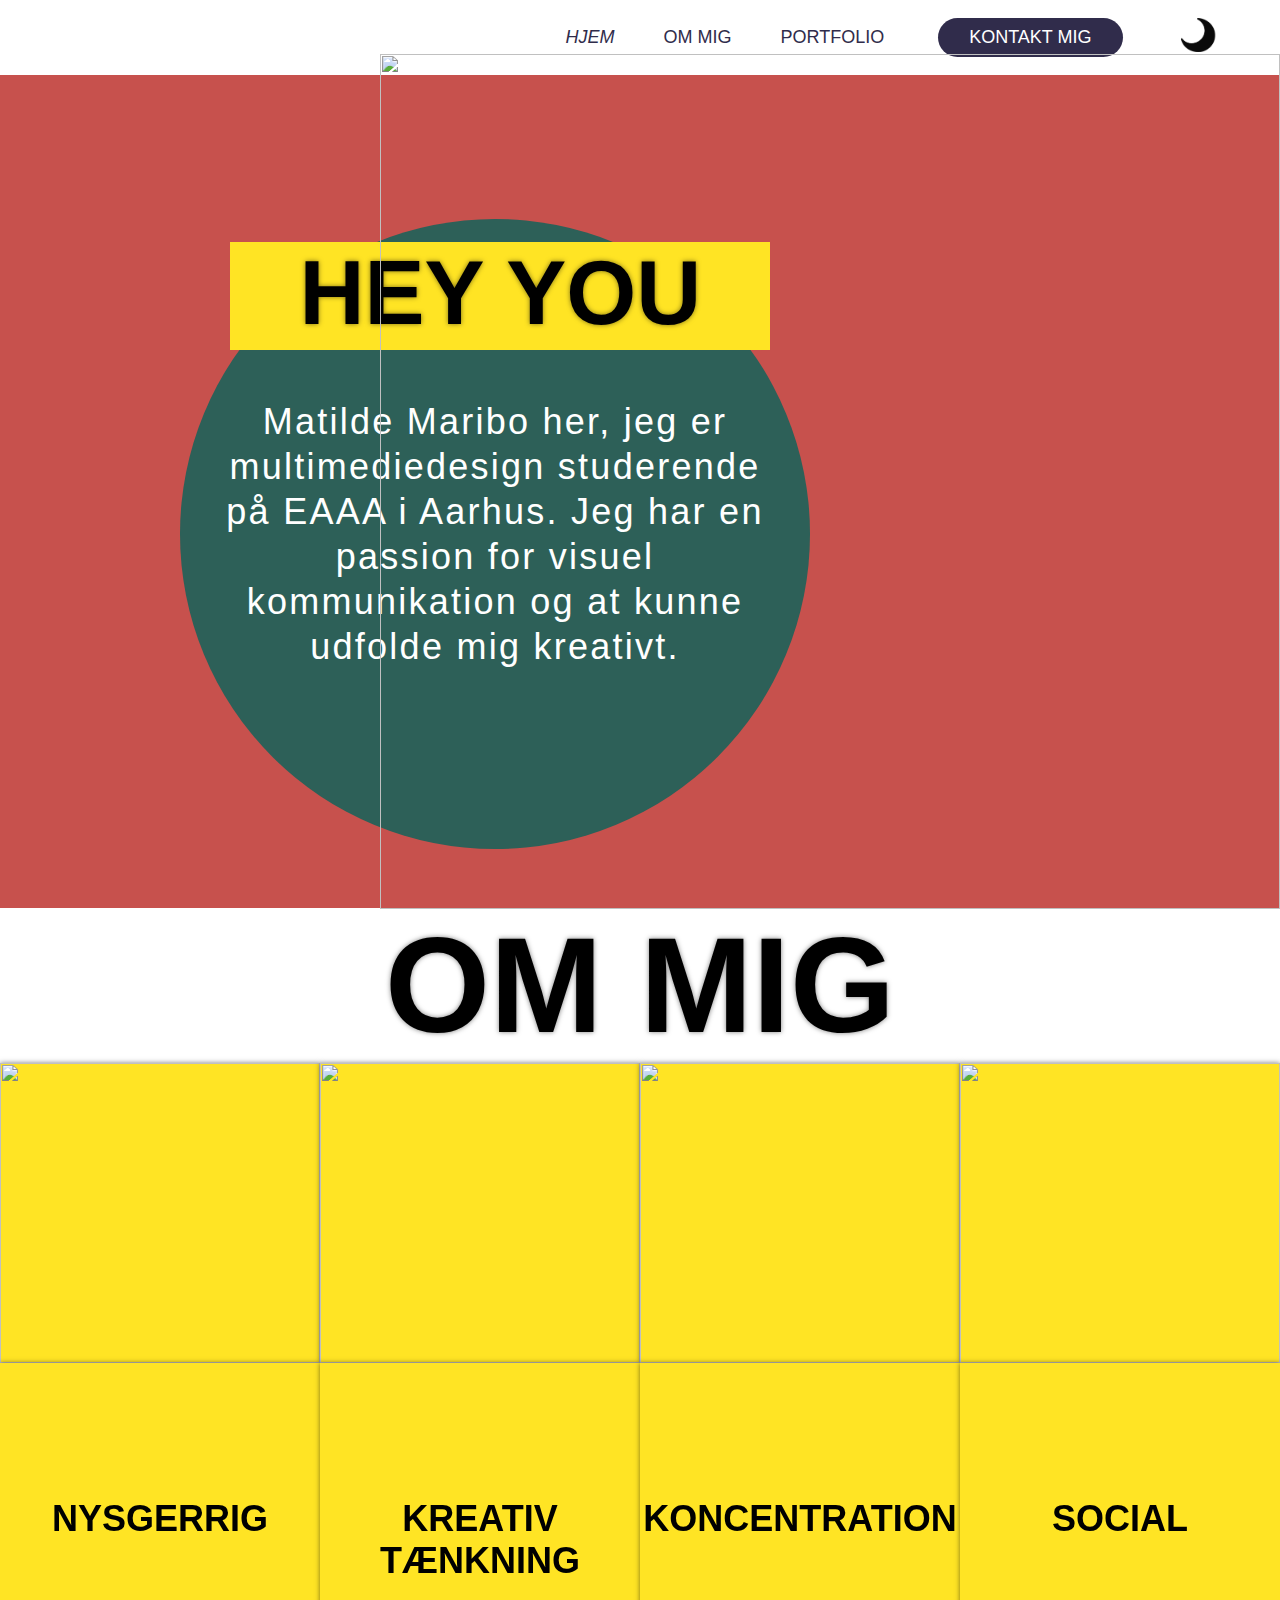
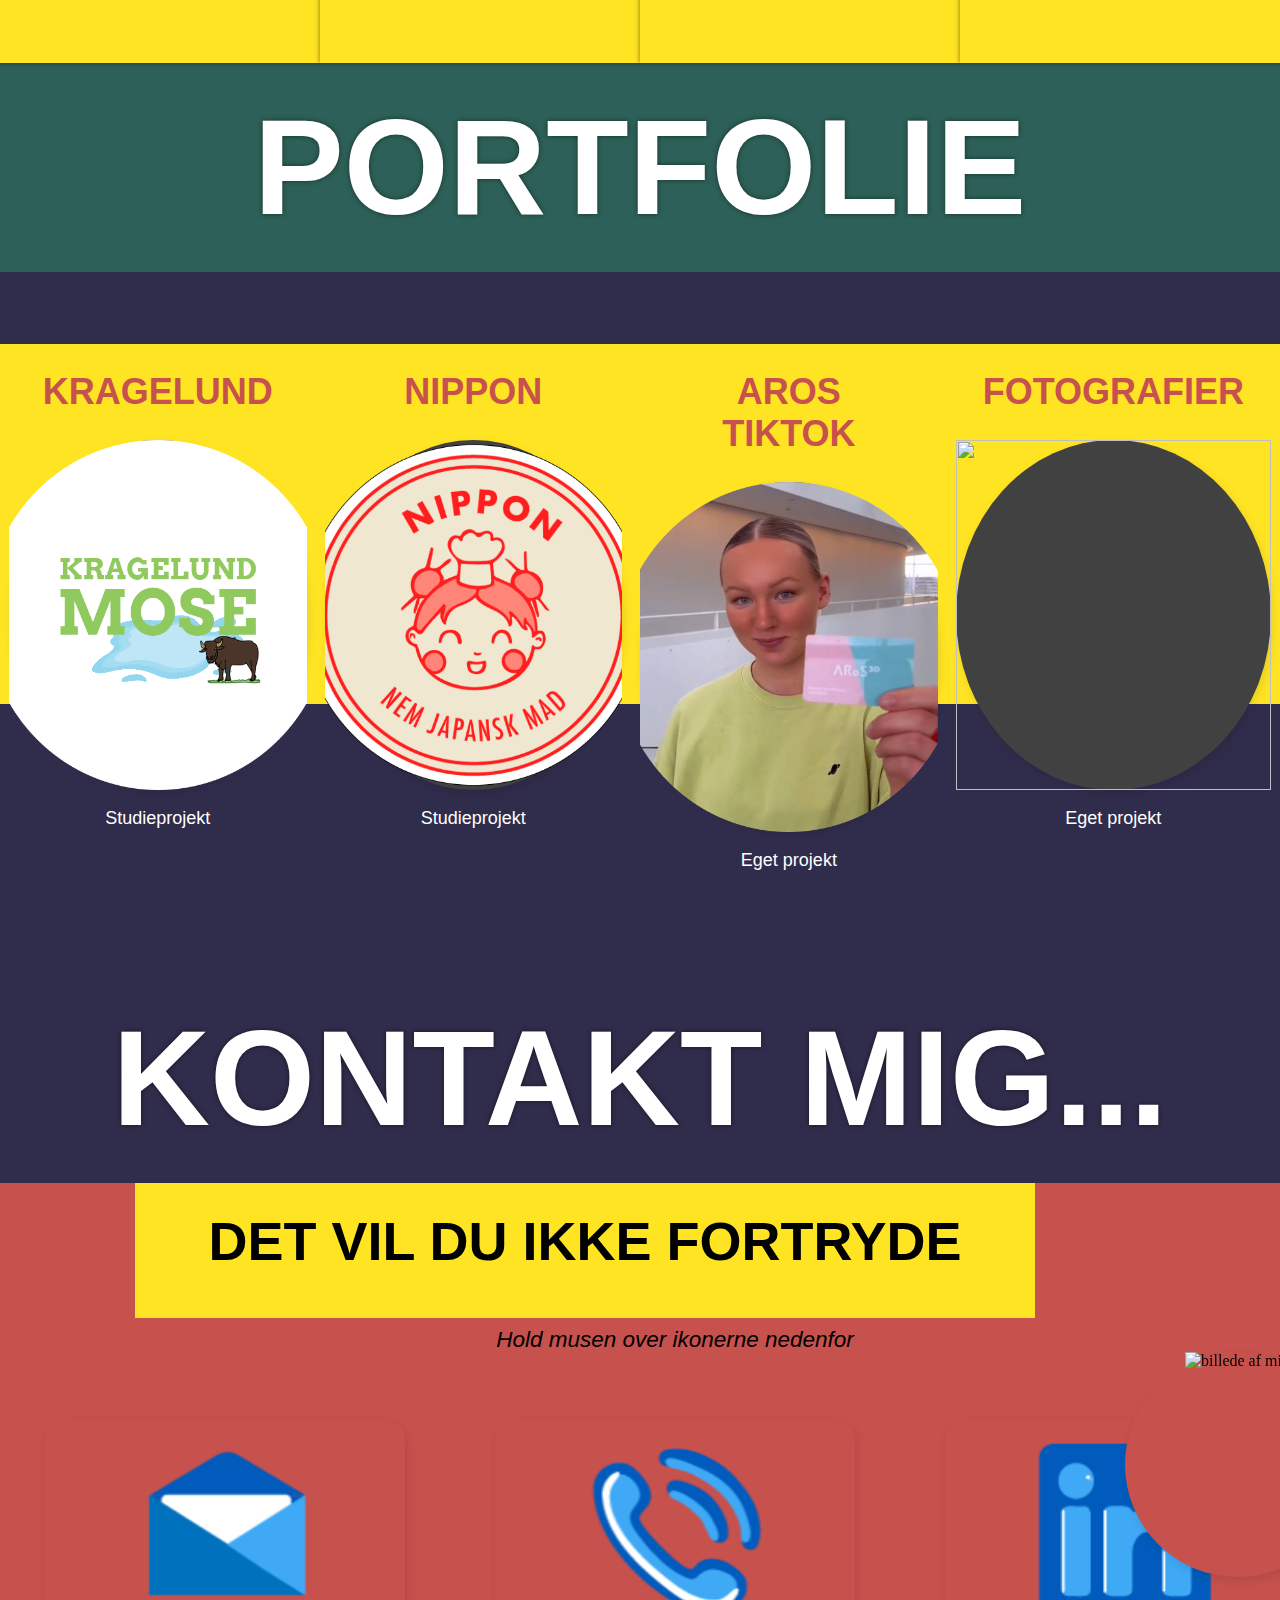
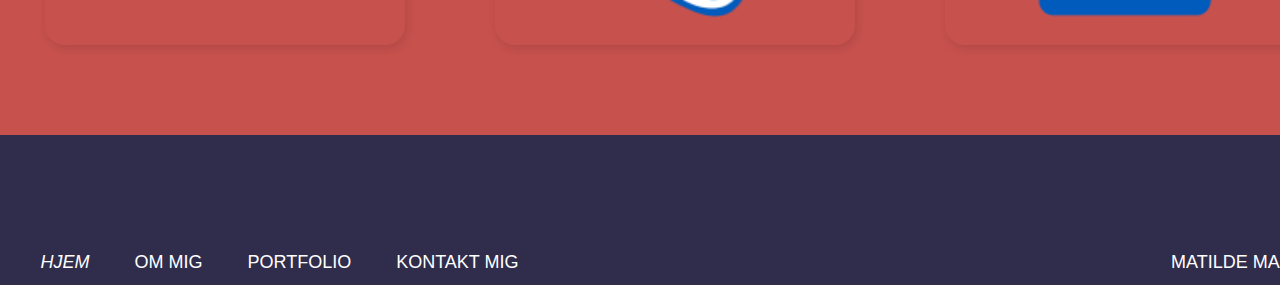
==== index.html @ 7cc23d59 "website" ====
<!DOCTYPE html>
<html lang="da">
<head>
    <meta charset="UTF-8">
    <meta name="viewport" content="width=device-width, initial-scale=1.0">
    <script defer src="script.js"></script>
    <link rel="stylesheet" href="style.css">
    <!--font typer-->
    <link rel="stylesheet" href="https://use.typekit.net/yvz1nuf.css">
    <title>Home</title>
</head>
<body>
    <header>
        <!--Aktiv bjælke kilde: https://www.html.am/html-codes/marquees/html-marquee.cfm-->
        <!--<span>
            <marquee behavior="alternate" direction="left">
                <img class="logo" src="images/logo1.png" alt="logo1">
                <img class="logo" src="images/logo2.png" alt="logo2">
                <img class="logo" src="images/logo3.png" alt="logo3">
                <img class="logo" src="images/logo4.png" alt="logo4">
            </marquee>
        </span>
        -->
        <nav>
            <a href="index.html"><i>Hjem</i></a>
            <a href="ommig.html">Om Mig</a>
            <a href="portfolie.html">Portfolio</a>
            <button class="knap1">
                <a id="kontakt" href="kontakt.html">Kontakt mig</a>
            </button>
            <img class="moodknap" src="images/maane.png" alt="dark mood icon">
        </nav>
    </header>

    <main>
        <div class="roedgrund">
            <section id="baandgul">
                <h1>Hey You</h1>
            </section>
            <section id="cirkeltekst">
                <p>Matilde Maribo her, jeg er multimediedesign studerende på EAAA i Aarhus. Jeg har en passion for visuel kommunikation og at kunne udfolde mig kreativt.</p>
            </section>
            <div id="forsidecontainer">
                <img id="forside" src="images/forside.png">
            </div>
        </div>
        <div>
        <!--Section om mig-->
            <section id="titelroed">
                <h1>om mig</h1>
            </section>
            <div class="affire"> <!--række med billeder-->
                <div class="boksgul">
                    <img src="images/ommigfoto1.png">
                </div>
                <div class="boksgul">
                    <img src="images/ommigfoto2.png">
                </div>
                <div class="boksgul">
                    <img src="images/ommigfoto3.png">
                </div>
                <div class="boksgul">
                    <img src="images/ommigfoto4.png">
                </div>
            </div>
            <div class="affire"> <!--flip kort-->
                <div class="boksgul">
                    <div class="flip">
                        <div class="flipindhold">
                            <div class="flipfront">
                                <h3>Nysgerrig</h3>
                            </div>
                            <div class="flipback">
                                <h3>Nysgerrig</h3>
                                <p>Jeg er super lære-lysten og nem. Også noget af en spørge Jørgen både professionelt og socialt</p>
                                <a class="videre" href="ommig.html"> <!--CSS på knap-->
                                    <h4>Om mig</h4>
                                </a>
                            </div>
                        </div>
                    </div>
                </div>
                <div class="boksgul">
                    <div class="flip">
                        <div class="flipindhold">
                            <div class="flipfront">
                                <h3>Kreativ tænkning</h3>
                            </div>
                            <div class="flipback">
                                <h3>Kreativ tænkning</h3>
                                <p>Jeg søger hele tiden frugtbare, udfordrende og anderledes løsninger til en opgave</p>
                                <a class="videre" href="ommig.html"> <!--CSS på knap-->
                                    <h4>Om mig</h4>
                                </a>
                            </div>
                        </div>
                    </div>
                </div>
                <div class="boksgul">
                    <div class="flip">
                        <div class="flipindhold">
                            <div class="flipfront">
                                <h3>Koncentration</h3>
                            </div>
                            <div class="flipback">
                                <h3>Koncentration</h3>
                                <p>Jeg er fokuseret og koncenteret i mit arbejde med opgaver. </p>
                                <p>Jeg stræber efter et godt resultat!</p>
                                <a class="videre" href="ommig.html"> <!--CSS på knap-->
                                    <h4>Om mig</h4>
                                </a>
                            </div>
                        </div>
                    </div>
                </div>
                <div class="boksgul">
                    <div class="flip">
                        <div class="flipindhold">
                            <div class="flipfront">
                                <h3>Social</h3>
                            </div>
                            <div class="flipback">
                                <h3>Social</h3>
                                <p>Jeg er et socialt og energisk væsen, som arbejder effektivt i grupper og/eller i sparing med andre </p>
                                <a class="videre" href="ommig.html"> <!--CSS på knap-->
                                    <h4>Om mig</h4>
                                </a>
                            </div>
                        </div>
                    </div>
                </div>
            </div>
        </div>
        <div>
        <!--Section om projekter-->
            <section id="titelgroen">
                <h1>Portfolie</h1>
            </section>
            <div class="blaagrund">
                <div id="gulbaand"></div>
                <div class="affire">
                    <div class="boks">
                        <a href="portfolie.html">
                            <h3>Kragelund</h3>
                            <div class="cirkelimg">
                                <img id="image" src="images/kragelund.png">
                            </div>
                            <p>Studieprojekt</p>
                        </a>
                    </div>
                    <div class="boks">
                        <a href="portfolie.html">
                            <h3>Nippon</h3>
                            <div class="cirkelimg">
                                <img id="image" src="images/nippon.png">
                            </div>
                            <p>Studieprojekt</p>
                        </a>
                    </div>
                    <div class="boks">
                        <a href="portfolie.html">
                            <h3>ARoS tiktok</h3>
                            <div class="cirkelimg">
                                <img id="image" src="images/aros.png">
                            </div>
                            <p>Eget projekt</p>
                        </a>
                    </div>
                    <div class="boks">
                        <a href="portfolie.html">
                            <h3>Fotografier</h3>
                            <div class="cirkelimg">
                                <img id="image" src="images/foto.png">
                            </div>
                            <p>Eget projekt</p>
                        </a>
                    </div>
                </div>
            </div>
        </div>
    </main>
    <footer>
        <section id="titelblaa">
            <h1>Kontakt mig...</h1>
        </section>
        <div class="blaagrund">
            <div id="roedboks">
                <section class="kontaktbaand">
                    <h2>Det vil du ikke fortryde</h2>
                </section>
                <div id="kontaktimget">
                    <img id="blink" src="images/kontaktbillede.png" alt="billede af mig">
                </div>
                <h3>Hold musen over ikonerne nedenfor</h3>
                <div class="affire">
                    <div class="flip">
                        <div class="flipindhold">
                            <div class="flipfront">
                                <img class="ikon" src="images/kontaktikon1.png" alt="ikon af mail">
                            </div>
                            <div class="flipback">
                                <h4>matildemaribo@hotmail.com</h4>
                            </div>
                        </div>
                    </div>
                    <div class="flip">
                        <div class="flipindhold">
                            <div class="flipfront">
                                <img class="ikon" src="images/kontaktikon2.png" alt="ikon af telefon">
                            </div>
                            <div class="flipback">
                                <h4>22 33 03 60</h4>
                            </div>
                        </div>
                    </div>
                    <div class="flip">
                        <div class="flipindhold">
                            <div class="flipfront">
                                <img class="ikon" src="images/kontaktikon3.png" alt="ikon af linkedin">
                            </div>
                            <div class="flipback">
                                <a href="https://www.linkedin.com/in/matilde-boysen-maribo-093507270/"> <!--CSS på knap-->
                                    <h4>Link til profil</h4>
                                </a>
                            </div>
                        </div>
                    </div>
                </div>
            </div>
            <nav class="navfooter">
                <a href="index.html"><i>Hjem</i></a>
                <a href="ommig.html">Om Mig</a>
                <a href="portfolie.html">Portfolio</a>
                <a id="kontakt" href="#">Kontakt mig</a>
                <h4>Matilde Maribo ©2024 All rights reserved</h4>
            </nav>
        </div>
    </footer>
</body>
</html>
---- style.css ----
*{
    margin: 0; /*afstand mellem elementer*/
    scroll-behavior: smooth; /*scroll effekt*/
    text-decoration: none; /*intet link udseende*/
}

/*Tekst*/
h1{ /*Overskrifter*/
    font-size: 15vh;
    text-align: center;
    text-transform: uppercase;

    font-family: "halcom", sans-serif;
    font-weight: 600;
    font-style:normal;
    text-shadow: 0 0 5px rgba(0, 0, 0, 0.5);
}
h2{ /*Underoverskrifter*/
    font-size: 6vh;
    text-align: center;
    text-transform: uppercase;

    font-family: "halcom", sans-serif;
    font-weight: 600;
    font-style:normal;
}
h3{ /*Tekstindhold*/
    font-size: 4vh;
    text-align: center;
    text-transform: uppercase;

    font-family: "halcom", sans-serif;
    font-weight: 600;
    font-style:normal;
}
h4{ /*Links*/
    font-size: 2vh;
    text-align: center;
    text-transform: uppercase;

    font-family: "halcom", sans-serif;
    font-weight: 600;
    font-style:normal;
   
    /* der kan ændres på style og weight
    font-family: "halcom", sans-serif;
    font-weight: 300;
    font-style: normal;*/
}
p{
    font-size: 4vh;
    text-align: left;
    text-transform:none;

    font-family: "halcom", sans-serif;
    font-weight: 400;
    font-style:normal;
}
/*Header*/
header{
    display: flex;
    justify-content: right;
    align-items: center;
    background-color: white;
    width: 100%;
    z-index: 100;
    height: max-content;
}
    /*Logo aktiv bjælke*/
.logo{
    margin-left: 2vh;
    margin-right: 2vh;
    margin-top:2vh;
    width: 30vh;
}
span{
    border-radius: 1px black;
}
    /*Nav*/
nav{
    text-align: right;
    align-items: center;
    margin: 2vh;
}
nav a{
    color: rgba(48, 44, 75, 1);
    font-size: 2vh;
    font-family: "halcom", sans-serif;
    font-weight: 500;
    font-style: normal;
    text-transform: uppercase;
    margin-left:2.5vh;
    margin-right: 2.5vh;
}
nav a:hover{
?
}
.moodknap{
    margin-left: 6vh;
    margin-right: 5vh;
    width: 4vh;
    margin-bottom: -1vh;
}

/*Main*/
    /*Hjem side*/
.roedgrund{
    background-color: rgba(199, 81, 77, 1);
    height: 92.5vh;
}
        /*Rektangel*/
#baandgul{ /*Se om den kan rotate nedad mod højre*/
    position: relative;
    top:20%;
    left:18%;
    background-color:rgba(255, 228, 36, 1);
    width: 60vh;
    height: 12vh;
    text-align: center;
}
#baandgul h1{
    font-size: 10vh;
}
        /*Cirkel*/
#cirkeltekst{
    background-color: rgba(45, 96, 88, 1);
    border-radius: 100%;
    width: 70vh;
    height: 70vh;
    text-align: center;
    margin-left: 20vh;
    margin-top: 4vh;
}
#cirkeltekst p{
    padding-top: 20vh;
    width: 60vh;
    text-align: center;
    margin-left: auto;
    margin-right: auto;
    line-height: 5vh;
    color: white;
    font-size: 4vh;
    letter-spacing: 0.25vh;
}
#forsidecontainer{
    width: 100vh;
    height: 95vh;
    position:absolute;
    top: 5vh;
    right: 0vh;
    margin-left: -2vh;
    margin-top: 1vh;
}
#forside{
    width: 100%;
    height: 100%;
    object-fit: cover;
}
#forside
        /*Om mig title*/
#titelroed{
    background-color: rgba(199, 81, 77, 1);
    color: white;
    padding: 3vh;
}
        /*Række af fire koloner*/
.affire{
    display: flex;
    justify-content: center;
    align-items: center;
}
.boksgul{
    width: calc(25%);
    height: 300px;
    background-color: rgba(255, 228, 36, 1);
    perspective: 1000px;
    box-shadow: 0 0 5px rgba(0, 0, 0, 0.5);
}
        /*Række med flip kort*/
/*Kortene kommer af boks ovenfor*/
.flip { /*angiver at der er et kort så animationen virker*/
    width: 100%;
    height: 100%;
    position: relative;
    transform-style: preserve-3d;
    transition: transform 0.5s;
}
.flip:hover .flipindhold { /*Ved hover roterer kortet*/
    transform: rotateY(180deg);
}
.flipindhold { /*Selve indholdet i kortet*/
    width: 100%;
    height: 100%;
    text-align: center;
    transition: transform 0.5s;
    transform-style: preserve-3d;
}
.flipfront { /*Fronten der vises før hover*/
    width: 100%;
    height: 100%;
    backface-visibility: hidden;
}
.flipfront h3{
    text-align: center;
    padding-top: 15vh;
}
.flipback { /*Front der vises ved hover*/
    top: 0;
    width: 100%;
    height: 100%;
    position: absolute;
    backface-visibility: hidden;
    transform: rotateY(180deg);
    background-color: #f0f0f0;
    display: flex;
    justify-content: center;
    align-items: center;
    flex-direction: column;
    /* padding: 20px; */
    box-sizing: border-box;
    background-color: rgba(45, 96, 88, 1);
}
.flipfront img,
.flipback { /*Regler for billede og front ved hover*/
    width: 100%;
    height: 100%;
    object-fit: cover;
}
.flipback h3,
.flipback p,
.flipback h4{ /*Regler for semantiske tags om front ved hover*/
    text-align: center;
    margin-bottom: 10px;
    width: 80%;
    color: white;
}
.flipback h3{
    font-size: 3vh;
}
.flipback p{
    font-size: 2vh;
}
  /* Initially hide elements with the "fade-in" class */
.fade-in {
    opacity: 0;
    transform: translateY(-5px);
    /* Initially move the elements down by a smaller distance */
    transition: opacity 0.5s ease-in-out, transform 0.5s ease-in-out;
}
  /* class to fly in the elements when they come into view */
.fade-in.active {
    opacity: 1;
    transform: translateY(0);
    /* Move elements to their original position */
}
        /*Portfolie title*/
#titelgroen{
    background-color: rgba(45, 96, 88, 1);
    color: white;
    padding: 3vh;
}
        /*Portfolie sektion*/
.blaagrund{
    background-color: rgba(48, 44, 75, 1);
    height: 78vh;
    z-index: -10;
}

            /*fire billeder af projekter*/
#gulbaand{
    background-color: rgba(255, 228, 36, 1);
    width: 100%;
    height: 40vh;
    position: absolute;
    z-index: 1; /*Under boksene*/
    margin-top: 8vh;
}
.boks{
    width: calc(25%);
    height: 350px;
    perspective: 1000px;
    z-index: 2; /*Over båndet*/
    margin-left: 1vh;
    margin-right: 1vh;
    margin-top: 8vh;
}
.boks h3{
    margin: 3vh;
    color: rgba(199, 81, 77, 1);
    text-transform: uppercase;
    text-align: center;
}
.boks p{
    text-align: center;
    color: white;
    margin: 2vh;
    font-size: 2vh;
}
.cirkelimg{
    height: 350px;
    border-radius: 50%;
    background-color: rgba(65, 65, 65, 1);
    box-shadow: 0px 2px 10px rgba(0, 0, 0, 0.1); /* Drop shadow */
    box-shadow: 2px 4px 10px rgba(0, 0, 0, 0.1); /* Drop shadow */
}
        /*Kontakt sektion*/
#titelblaa{
    background-color: rgba(48, 44, 75, 1);
    color: white;
    padding: 3vh;
}
#roedboks{
    background-color: rgba(199, 81, 77, 1);
    width: 150vh;
    margin-left: auto;
    margin-right: auto;
    text-align: center;
}
.kontaktbaand{
    background-color:rgba(255, 228, 36, 1);
    width: 100vh;
    height: 12vh;
    text-align: center;
    margin-left: 15vh;
    padding-top: 3vh;
}
#kontaktimg{
    width: 25vh;
    height: 25vh;
    text-align: center;
    position: absolute;
    top: 35vh;
    left: 125vh;
    z-index: 3;
    background-color: rgba(199, 81, 77, 1);
    border-radius: 50%;
    box-shadow: 0px 2px 10px rgba(0, 0, 0, 0.1); /* Drop shadow */
    box-shadow: 2px 4px 10px rgba(0, 0, 0, 0.1); /* Drop shadow */
}
#kontaktimget{
    width: 25vh;
    height: 25vh;
    text-align: center;
    position: absolute;
    top: 328vh;
    left: 125vh;
    z-index: 3;
    background-color: rgba(199, 81, 77, 1);
    border-radius: 50%;
    box-shadow: 0px 2px 10px rgba(0, 0, 0, 0.1); /* Drop shadow */
    box-shadow: 2px 4px 10px rgba(0, 0, 0, 0.1); /* Drop shadow */
}
#kontaktimgto{
    width: 25vh;
    height: 25vh;
    text-align: center;
    position: absolute;
    top: 325vh;
    left: 125vh;
    z-index: 3;
    background-color: rgba(199, 81, 77, 1);
    border-radius: 50%;
    box-shadow: 0px 2px 10px rgba(0, 0, 0, 0.1); /* Drop shadow */
    box-shadow: 2px 4px 10px rgba(0, 0, 0, 0.1); /* Drop shadow */
}
#kontaktimgtre{
    width: 25vh;
    height: 25vh;
    text-align: center;
    position: absolute;
    top: 525vh;
    left: 125vh;
    z-index: 3;
    background-color: rgba(199, 81, 77, 1);
    border-radius: 50%;
    box-shadow: 0px 2px 10px rgba(0, 0, 0, 0.1); /* Drop shadow */
    box-shadow: 2px 4px 10px rgba(0, 0, 0, 0.1); /* Drop shadow */
}
#blink{
    width: 100%;
    height: 100%;
    object-fit: cover;
}
#roedboks h3{
    font-style: italic;
    margin-top: 1vh;
    font-size: 2.5vh;
    font-weight: 400;
    margin-bottom: 2.5vh;
    text-transform: none;
}
            /*Flipkort kontakt*/

.blaagrund .flip{
    height: 25vh;
    margin-left: 5vh;
    margin-right: 5vh;
    margin-top: 5vh;
    margin-bottom: 10vh;
    border-radius: 20px;
    box-shadow: 0px 2px 10px rgba(0, 0, 0, 0.1); /* Drop shadow */
    box-shadow: 2px 4px 10px rgba(0, 0, 0, 0.1); /* Drop shadow */
}
.blaagrund .flipback{
    border-radius: 20px;
    background-color: rgba(199, 81, 77, 1);
}

.ikon{ /*Hvorfor sker der ikke noget med størrelsen?!*/
    max-width: 55%; /* Juster størrelsen efter dine præferencer */
    height: auto; /* Bevarer billedets proportioner */
}
.navfooter{
    display: flex;
    justify-content: left;
    align-items: center;
    background-color: rgba(48, 44, 75, 1);
    width: max-content;
    z-index: 100;
    height: max-content;
    margin-top: 13vh;
}
.navfooter a{
    color: white;
    font-weight: 100;
}
.navfooter h4{
    text-align: right;
    color: white;
    font-weight: 100;
    padding-left: 70vh;
}

/*Om mig siden*/
.groengrundtop{
    display: flex;
    background-color: rgba(45, 96, 88, 1);
    height: 92.5vh;  
}
#lodrettitel{
    writing-mode: vertical-rl; /* Teksten vil stå lodret fra toppen til bunden */
    transform: rotate(-180deg);
    color:rgba(255, 228, 36, 1);
    margin-left: 8vh;
    margin-right: -5vh;
    font-size: 20vh;
}
#tekstgul{
    background-color: rgba(255, 228, 36, 1);
    height: 100%;
    width: 35%;
}
#tekstgul p{
    margin: 5vh;
    font-size: 3vh;
    line-height: 4vh;
    word-spacing: 0.5vh;
    margin-top: 6vh;
}
#titelgul{
    background-color: rgba(255, 228, 36, 1);
    color: black;
    padding: 3vh;
}
#grundcontainer{
    width: 90vh;
    height: 85vh;
    margin-left: -2vh;
    margin-top: 7.6vh;
}
#grund{
    width: 100%;
    height: 100%;

}
    /*Anbefalings sektionen*/
#opdeltfarve{
    height: 78vh;
    background-color: rgba(255, 228, 36, 1);
}
#roeddel{
    background-color: rgba(199, 81, 77, 1);
    position: absolute;
    height: 50vh;
    width: 100%;
    z-index: 1; /*Under boksene*/
    margin-top: 28vh;
}
#galleri{
    position: relative;
    overflow: hidden;
    width: 100%;
    padding-top: 1vh;
}
.synligboks{
    display: block;
    justify-content: center;
    align-items: center;
    text-align: center;
    z-index: 3;
    width: calc(25%);
    height: 68vh;
    margin-left: 5vh;
    margin-right: 5vh;
    background-color: rgba(255, 228, 36, 1);
    box-shadow: 0px 2px 10px rgba(0, 0, 0, 0.8); /* Drop shadow */
    box-shadow: 2px 4px 10px rgba(0, 0, 0, 0.8); /* Drop shadow */
    border-radius: 20px;
    margin-bottom: 1.5vh;
}
.synligboks h3{
    font-size: 2.5vh;
    margin-top: 1vh;
}
.synligboks h4{
    margin-top: 0.5vh;
    font-weight: 300;
    text-transform: none;
}
.synligboks p{
    width: 80%;
    font-size: 2vh;
    text-align: center;
    margin-top: 2.5vh;
    font-weight: 300;
    margin-left: auto;
    margin-right: auto;
    line-height: 2.5vh;
}
.anbefalingimg{
    height: 100px;
    width: 100px;
    border-radius: 50%;
    background-color: rgba(65, 65, 65, 1);
    margin-top: 3vh;
}
.pil{
    position: absolute;
    top: 50%;
    transform: translateY(-50%);
    color: rgba(255, 228, 36, 1);
    background-color: transparent;
    border: none;
    padding: 10px 15px;
    cursor: pointer;
    z-index: 2;
}
.venstre{
    left: 0;
}
.højre{
    right: 0;
}
        /*Programmer sektion*/
#roed{
    background-image: url(images/blaabaggrund2.png);
    background-size:cover;
    background-position: center;
    background-color: rgba(199, 81, 77, 1);

}
#gul{
    color: rgba(255, 228, 36, 1);
    z-index: -1;
}
#hajcontainer{
    width: 30vh;
    height: 30vh;
    position: absolute;
    left: 110vh;
    top: 204vh;
}
#haj{
    width: 100%;
    height: 100%;
}
#lille{
    height: 78vh;
    background-image: url(images/blaabaggrund1.png);
    background-size: cover;
    background-position: center;
}
        /*Programmer*/
.afto{
    display: flex;
    justify-content: left;
    align-items: center;
    padding-left: 5vh;
}
.afto h4{
    color: white;
}
#top{
    padding-top: 5vh;
}
.roedboks{
    height: 25vh;
    width: calc(15%);
    margin-left: 3vh;
    margin-right: 3vh;
    margin-bottom: 5vh;
    border-radius: 20px;
    margin-top: 3vh;
    box-shadow: 0px 2px 10px rgba(0, 0, 0, 0.8); /* Drop shadow */
    box-shadow: 2px 4px 10px rgba(0, 0, 0, 0.8); /* Drop shadow */
    background-color: rgba(199, 81, 77, 1);
}
.blaaboks{
    height: 25vh;
    width: calc(15%);
    margin-left: 5vh;
    margin-right: 5vh;
    margin-bottom: 5vh;
    margin-top: 4vh;
    border-radius: 20px;
    box-shadow: 0px 2px 10px rgba(0, 0, 0, 0.8); /* Drop shadow */
    box-shadow: 2px 4px 10px rgba(0, 0, 0, 0.8); /* Drop shadow */
    background-color: rgba(48, 44, 75, 1);
}
.imgcontainer{
    width: 45%;
    margin-left: auto;
    margin-right: auto;
    margin-top: 2vh;
}
#boksimg{
    width: 100%;
    width: 100%;
    height: 100%;
    margin-bottom: 2vh;
}

/*Portfolie siden*/
    /*Titel*/
.top{
    display: block;
    justify-content: center;
    align-items: center;
    background-color: rgba(48, 44, 75, 1);
    height: 92.5vh;
    z-index: -10;
}
#roedtekst{
    color: rgba(199, 81, 77, 1);
    margin-bottom: -6vh;
    padding-top: 2vh;
    font-size: 20vh;
}
#titelroedsmal{
    background-color: rgba(199, 81, 77, 1);
    color: white;
    padding: 1vh;
    margin-left: 15vh;
    margin-right: 15vh;
}
#titelroedsmal h1{
    font-size: 10vh;
}
    /*Cirkel*/
#tom{
    display: flex;
    justify-content: center;
    align-items: center;
    position: relative;
    left: -20%;
    top:-35%;
}
#gulcirkel{
    background-color: rgba(255, 228, 36, 1);
    border-radius: 100%;
    width: 60vh;
    height: 60vh;
    text-align: center;
    margin-top: 38vh;
    margin-left: 40vh;
}
#cirkelimg{
    width: 60vh;
    height: 50vh;
    text-align: center;
    position: relative;
    top: 8.5%;
    left: 3.8%;
    z-index: 3;
}
#image{
    height: 100%;
    width: 100%;
    object-fit: cover;
}
#gultbaand{
    background-color:rgba(255, 228, 36, 1);
    width: 70vh;
    height: 12vh;
    text-align: center;
    z-index: 1;
    margin-left: -18vh;
    margin-top: -3vh;
    text-align: center;
}
#gultbaand h2{
    padding: 2vh;
    padding-top: 3.5vh;
    font-size: 4vh;
    text-transform: uppercase;
    padding-left: 20vh;
}
#gultbaand p{
    width: 120%;
    color: white;
    text-align: left;
    text-transform: none;
    padding: 4vh;
    padding-left: 20vh;
    margin: 5vh;
    font-size: 3vh;
    line-height: 4vh;
    word-spacing: 0.5vh;
    margin-top: 3vh;
}
    /*Kragelund mose sektion*/
#groengrund{
    display: flex;
    justify-content: center;
    align-items: center;
    background-color: rgba(45, 96, 88, 1);
    height: 100vh;
    z-index: -2;
}
.projekt{
    width: 45%;
    height: 100vh;
    text-align: center;
    margin-left: 5vh;
}
.projekt h2{
    text-transform: uppercase;
    margin-top: 12vh;
    font-size: 7vh;
    text-shadow: 0 0 5px rgba(0, 0, 0, 0.5);
}
.indholdscontainer{
    background-color: white;
    width: 90%;
    height: 70%;
    margin-left: auto;
    margin-right: auto;
    margin-top: -2.5vh;
    box-shadow: 0px 2px 10px rgba(0, 0, 0, 0.8); /* Drop shadow */
    box-shadow: 2px 4px 10px rgba(0, 0, 0, 0.8); /* Drop shadow */
}
.indholdscontainer p{
    width: 90%;
    margin-left: 3vh;
    font-size: 2.2vh;
    line-height: 4vh;
    margin-top: 1vh;
    text-align: left;
    width: 85%;
    padding-top: 10vh;
}
.indholdscontainer h4{
    margin-top: 4vh;
    font-weight: 600;
}
#videocontainer{
    padding-top: 23%;
}
video{
    width: 100%;
    height: 100%;
    object-fit: cover; /* Sikrer, at videoen fylder hele boksen uden at blive strakt eller skåret */
}
.blaabaand{
    width: 45%;
    height: 100vh;
    margin-left: 5vh;
    background-color: rgba(48, 44, 75, 1);
}
.tekstgraa{
    background-color: rgba(217, 217, 217, 1);
    width: 100%;
    height: 85%;
    margin-top:8vh;
    color: black;
    box-shadow: 0px 2px 10px rgba(0, 0, 0, 0.8); /* Drop shadow */
    box-shadow: 2px 4px 10px rgba(0, 0, 0, 0.8); /* Drop shadow */
    display: grid;
}
.tekstgraa p{
    width: 90%;
    margin-left: 3vh;
    font-size: 2.2vh;
    line-height: 4vh;
    margin-top: 2vh;
}
.tekstgraa h2{
    margin-top: 4vh;
    margin-left: 3vh;
    font-size: 4vh;
    text-align: left;
}
/*Nippon sektion*/
.blue{
    display: flex;
    justify-content: center;
    align-items: center;
    background-color: rgba(48, 44, 75, 1);
    height: 100vh;
    z-index: 0;
}
.roed{
    background-color: rgba(199, 81, 77, 1);
}
.blue .projekt h2{
    color:rgba(199, 81, 77, 1);
}

/*Aros sektion*/
#projektanden{
    width: 55%;
    height: 100vh;
    text-align: center;
    margin-left: 5vh;
}
#projektanden h2{
    text-transform: uppercase;
    margin-top: 12vh;
    font-size: 6vh;
    color: rgba(255, 255, 255, 1);
    padding-bottom: 1vh;
    text-shadow: 0 0 5px rgba(0, 0, 0, 0.5);
    margin-bottom: -3.5vh;
}
.gul{
    background-color: rgba(255, 228, 36, 1);
}
.gul #videocontainer{
    padding: 0;
    height: 80%;
    width: 80%;
    margin-left: auto;
    margin-right: auto;
    padding-top: 10vh;
}

/*Fotografi sektion*/
#titelport{
    background-color:rgba(255, 228, 36, 1);
    color: rgba(199, 81, 77, 1);
    padding: 3vh;
    height: 8vh;
}
#titelport h2{
    text-transform: uppercase;
    text-align: center;
    padding-top: 4.8vh;
    font-size: 7vh;
    text-shadow: 0 0 5px rgba(0, 0, 0, 0.5);
}
#roeddelen{
    height: 100vh;
    margin-top: 0;
    background-color: rgba(199, 81, 77, 1);
    width: 100%;
    z-index: 1; /*Under boksene*/
}
#roeddelen .synligboks{
    width: calc(25%);
    height: 35vh;
}
#roeddelen :nth-last-child(2){
    margin-top: 1.5vh;
    margin-bottom: 3vh;
}

/*Kontakt siden*/
#blaagrundkontakt{
    background-color: rgba(48, 44, 75, 1);
    height: 68vh;
    z-index: -10;
}
#blaagrundkontakt .flip{
    height: 25vh;
    margin-left: 5vh;
    margin-right: 5vh;
    margin-top: 5vh;
    margin-bottom: 10vh;
    border-radius: 20px;
    box-shadow: 0px 2px 10px rgba(0, 0, 0, 0.1); /* Drop shadow */
    box-shadow: 2px 4px 10px rgba(0, 0, 0, 0.1); /* Drop shadow */
}
#blaagrundkontakt .flipback{
    border-radius: 20px;
    background-color: rgba(199, 81, 77, 1);
}
/*Knapper*/
    /*knap 1 header*/
.knap1{
    background-color: rgba(48, 44, 75, 1);
    border: 0.3vh rgba(48, 44, 75, 1);
    border-radius: 30vh;
    transition: background-color 0.3s ease-in-out; /*color fade in efter x antal sekunder*/
    padding: 1vh;
    margin-left: 3vh;
}
.knap1 a{
    color: white;
}
.knap1:hover{
    background-color: rgba(255, 228, 36, 1);
    color: black;
}
.knap1 a:hover{
    color:black;
}
.videre{ /*Knapper under om mig*/
    height: 4vh;
    width: 15vh;
    background-color: rgba(255, 228, 36, 1);
    border-radius: 30vh;
    padding-left: 3vh;
    padding-right: 3vh;
    text-transform: uppercase;
    margin-top: 3vh;
    padding-top: 1vh;
    box-shadow: 0px 2px 10px rgba(0, 0, 0, 0.1); /* Drop shadow */
    box-shadow: 2px 4px 10px rgba(0, 0, 0, 0.1); /* Drop shadow */
}
.videre h4{
    margin-left: auto;
    margin-right: auto;
    color: rgba(45, 96, 88, 1);
}
/*Mangler en knap ved portfolie på forside*/


/*Image*/
img{
    height: 100%;
    width: 100%;
}

/*Responsive*/
    /*Desktop*/
@media screen and (max-width: 768px) {

}

    /*Mobil*/
@media screen and (max-width: 480px) {

}
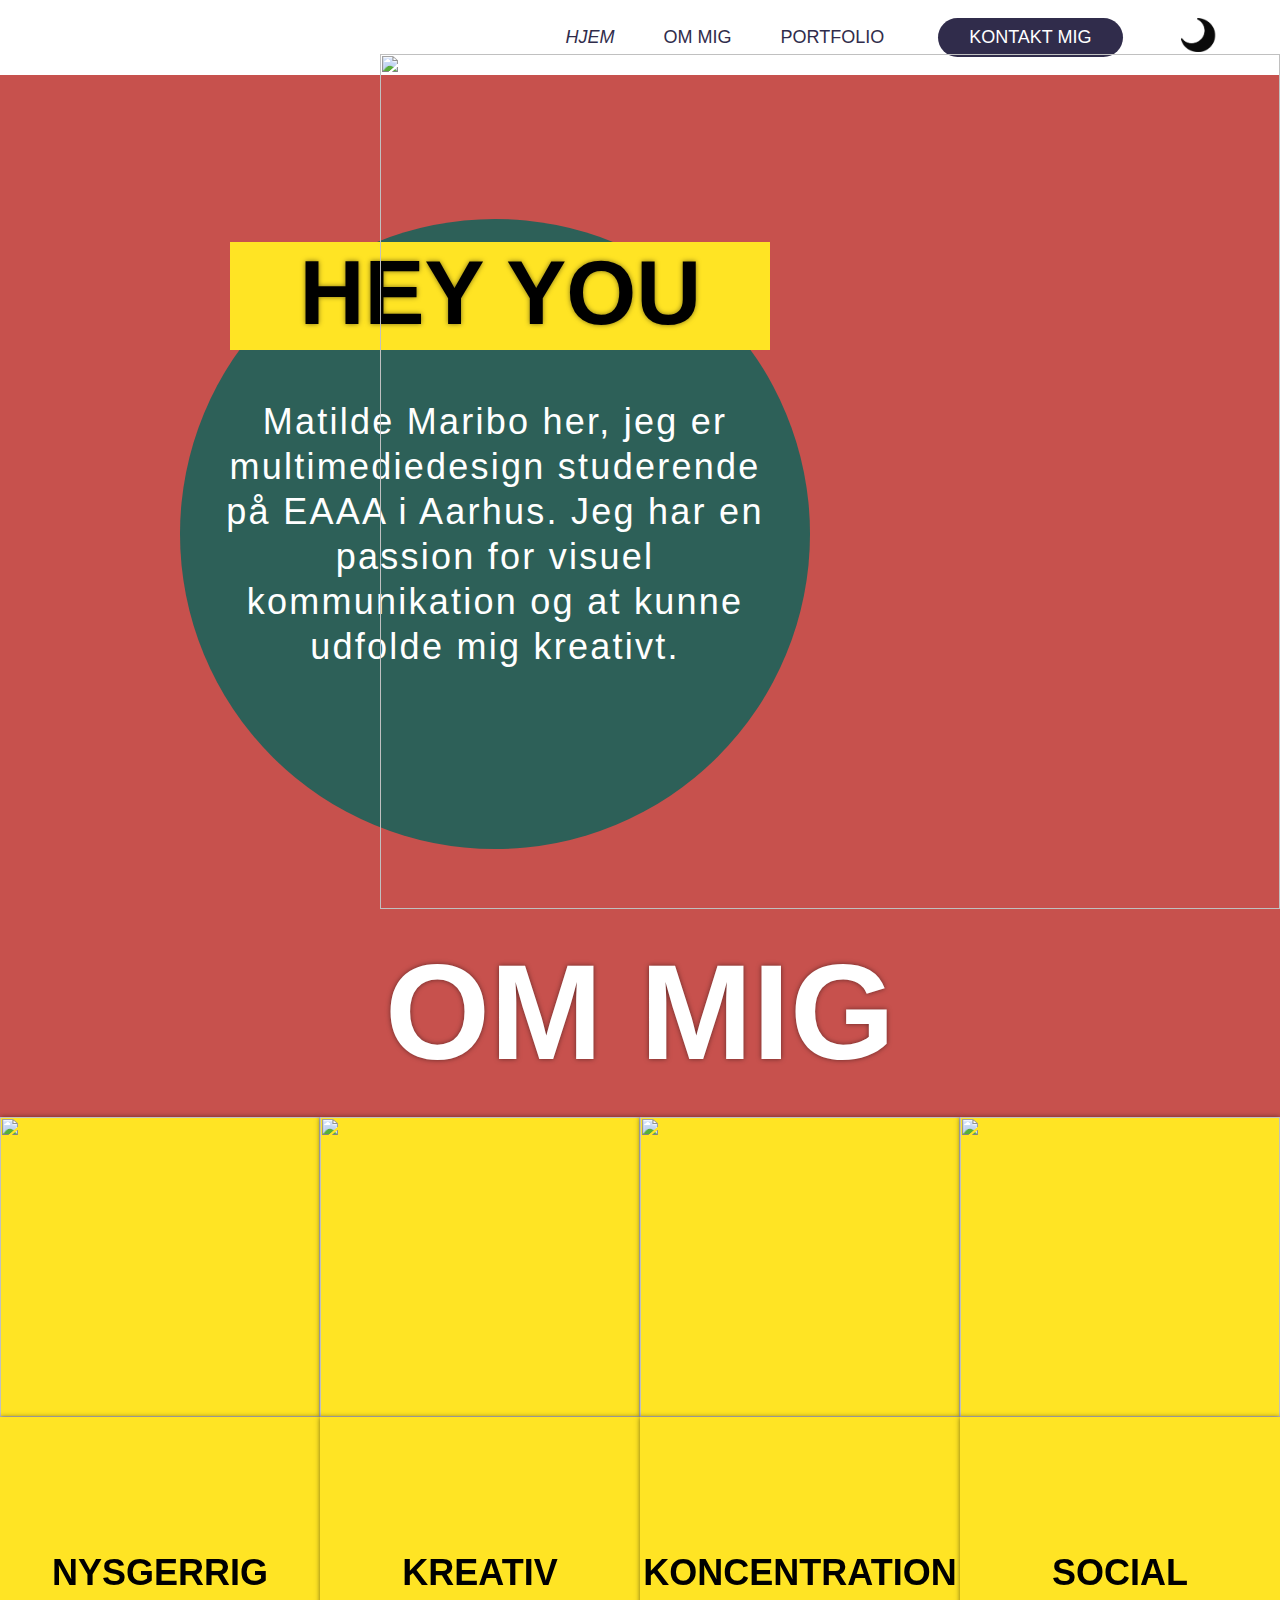
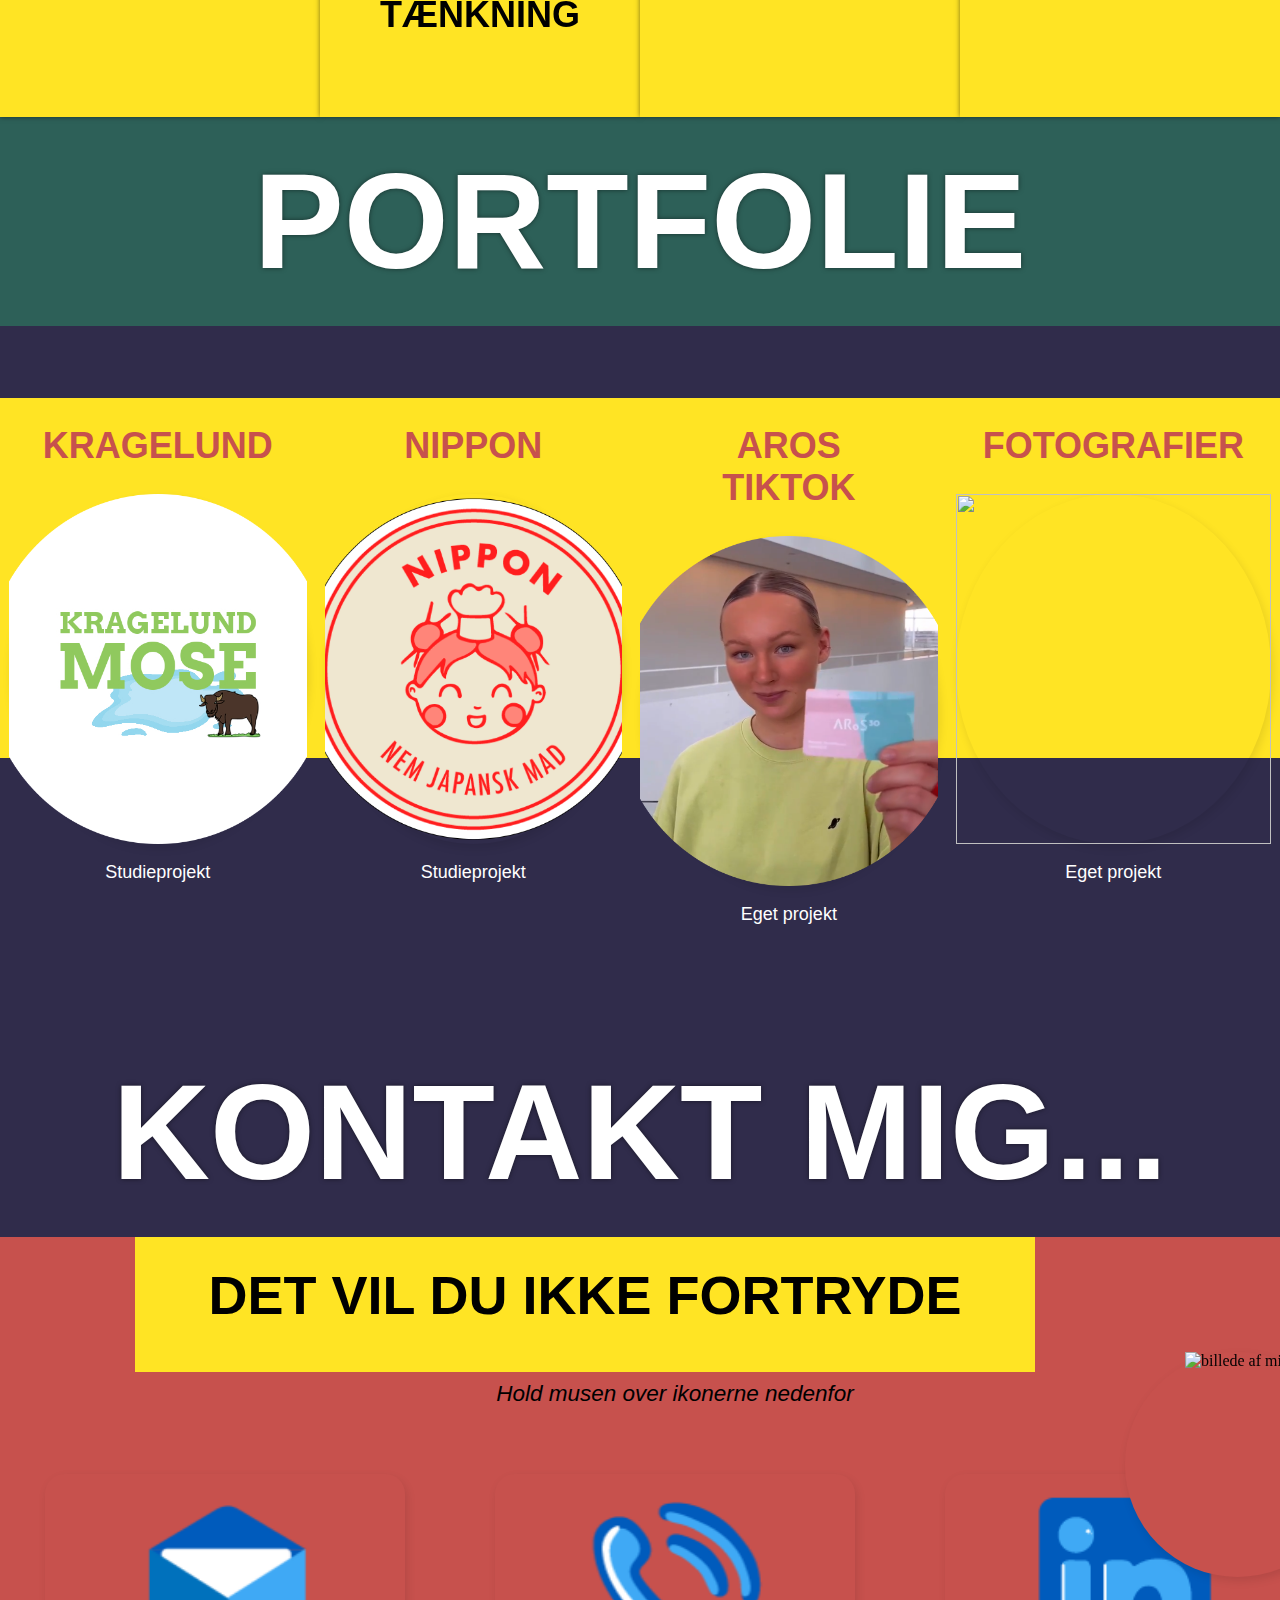
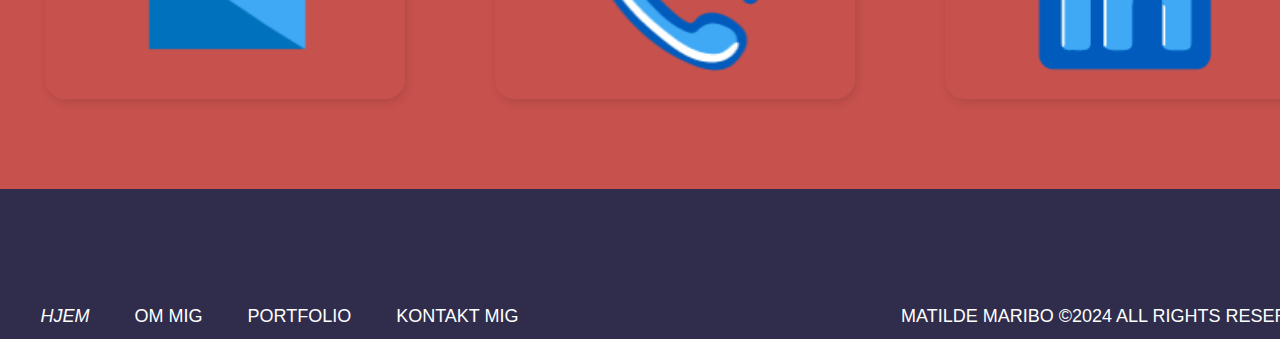
==== commit a6b1addd: "responsive sektion" ====
--- a/index.html
+++ b/index.html
@@ -33,6 +33,11 @@
     </header>
 
     <main>
+        <div id="top">
+            <h1>Ha' Tålmodighed Med Mig</h1>
+            <h2><i>Websitet er ved at blive responsiv</i></h2>
+            <h2>GÅ PÅ DIN COMPUTER!</h2>
+        </div>
         <div class="roedgrund">
             <section id="baandgul">
                 <h1>Hey You</h1>
--- a/style.css
+++ b/style.css
@@ -103,6 +103,15 @@
 }
 
 /*Main*/
+#top{
+    background-color: rgba(199, 81, 77, 1);
+    height: 92.5vh;
+    display: none;
+}
+#top h1{
+    margin:2vh;
+    color: white;
+}
     /*Hjem side*/
 .roedgrund{
     background-color: rgba(199, 81, 77, 1);
@@ -156,12 +165,12 @@
     height: 100%;
     object-fit: cover;
 }
-#forside
         /*Om mig title*/
 #titelroed{
     background-color: rgba(199, 81, 77, 1);
     color: white;
     padding: 3vh;
+    z-index: 10;
 }
         /*Række af fire koloner*/
 .affire{
@@ -299,7 +308,6 @@
 .cirkelimg{
     height: 350px;
     border-radius: 50%;
-    background-color: rgba(65, 65, 65, 1);
     box-shadow: 0px 2px 10px rgba(0, 0, 0, 0.1); /* Drop shadow */
     box-shadow: 2px 4px 10px rgba(0, 0, 0, 0.1); /* Drop shadow */
 }
@@ -427,8 +435,8 @@
 .navfooter h4{
     text-align: right;
     color: white;
-    font-weight: 100;
-    padding-left: 70vh;
+    font-weight: 400;
+    padding-left: 40vh;
 }
 
 /*Om mig siden*/
@@ -943,11 +951,15 @@
 
 /*Responsive*/
     /*Desktop*/
-@media screen and (max-width: 768px) {
-
-}
-
-    /*Mobil*/
-@media screen and (max-width: 480px) {
-
+@media screen and (max-width: 1126px) {
+    #top{
+        display:block;
+    }
+    /*Overordnet indhold*/
+    footer{
+        display: none;
+    }
+    .roedgrund, #titelroed, .affire, #titelgroen, .blaagrund, .groengrundtop, #titelgul, #opdeltfarve, #roed, .roedgrund, .blaagrund, .top, #groengrund, .blue, .roed, #roeddelen, #titelblaa, #blaagrundkontakt {
+        display: none;
+    }
 }